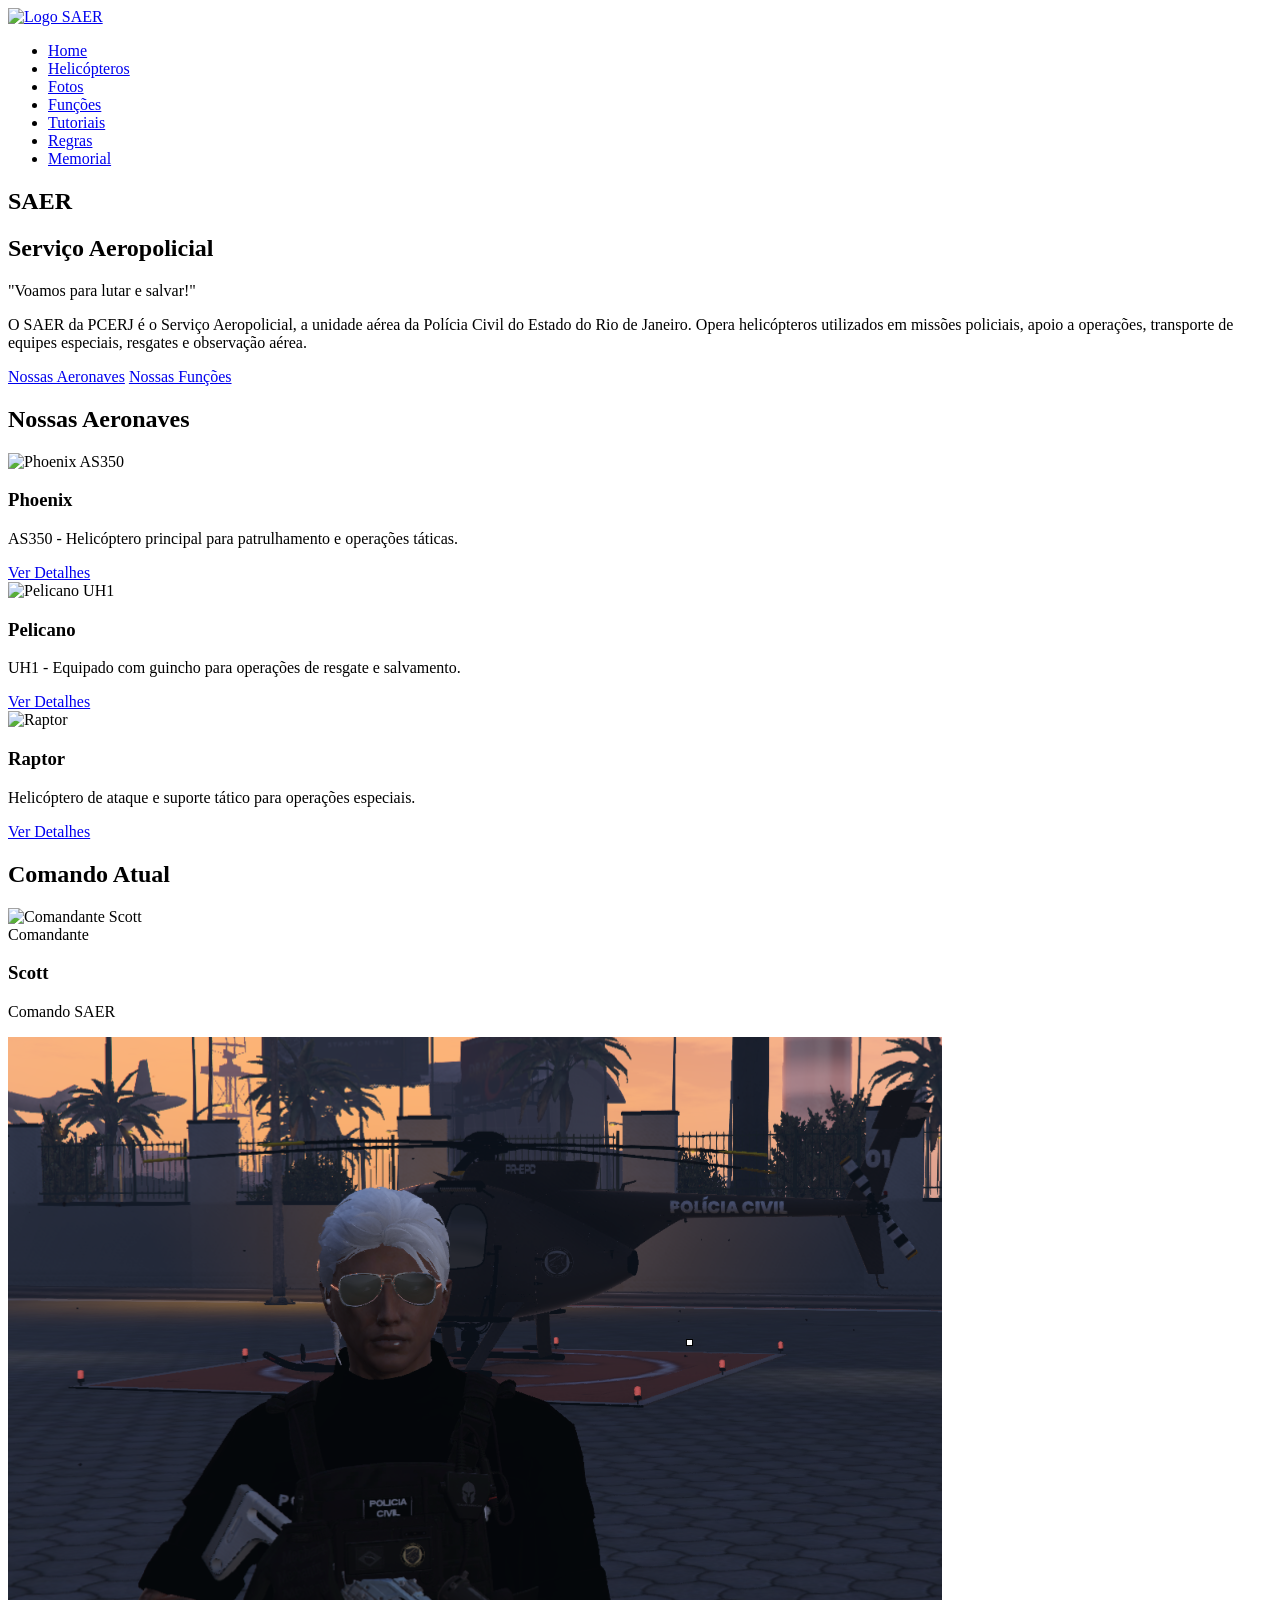
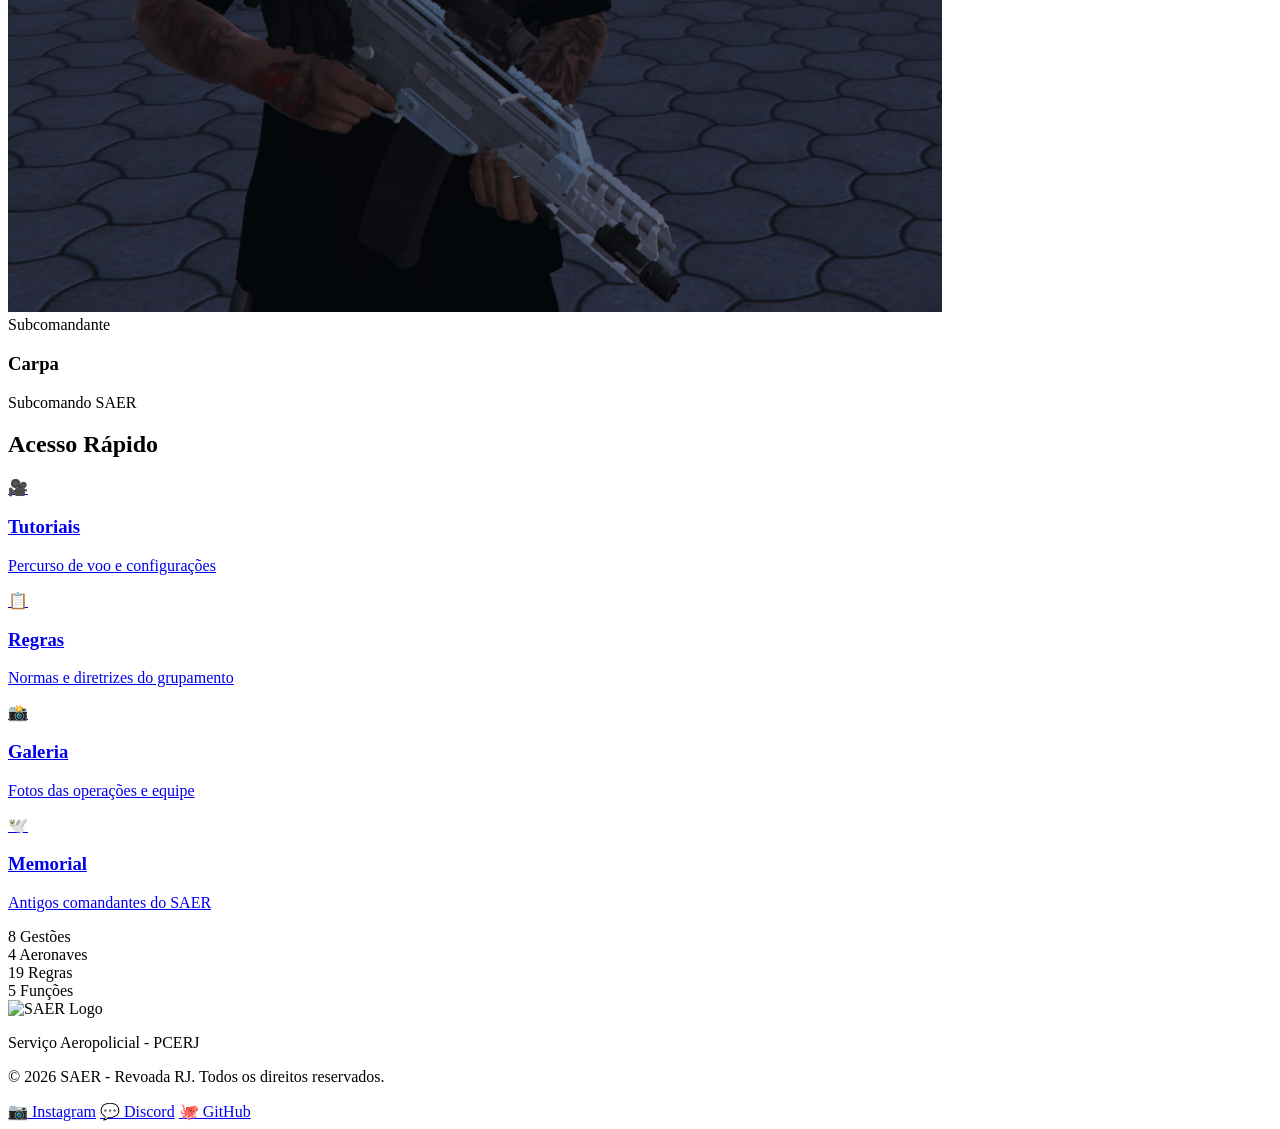
==== index.html @ 518738b4 "Carpa CMD" ====
<!DOCTYPE html>
<html lang="pt-br">
<head>
    <meta charset="UTF-8">
    <meta name="viewport" content="width=device-width, initial-scale=1.0">
    <title>SAER - Serviço Aeropolicial</title>
    <link rel="stylesheet" href="style.css">
    <link rel="icon" type="image/x-icon" href="image/SaerLogo.png">
    <link href="https://fonts.googleapis.com/css2?family=Anton&display=swap" rel="stylesheet">
    <script defer src="script/app5.js"></script>
</head>
<body>
    <header class="header">
        <a href="index.html" class="logo">
            <img src="image/SaerLogo.png" alt="Logo SAER" class="logo1">
        </a>

        <nav>
            <ul class="nav-menu">
                <li><a href="index.html" class="ativo">Home</a></li>
                <li><a href="public/helicopteros.html">Helicópteros</a></li>
                <li><a href="public/galeria.html">Fotos</a></li>
                <li><a href="public/funcoes.html">Funções</a></li>
                <li><a href="public/tutoriais.html">Tutoriais</a></li>
                <li><a href="public/regras.html">Regras</a></li>
                <li><a href="public/memorial.html">Memorial</a></li>
            </ul>
        </nav>
    </header>
    
    <!-- Hero Section -->
    <section class="hero">
        <div class="hero-content">
            <div class="hero-texto">
                <!-- <div class="hero-barra"></div> -->
                <h1>SAER</h1>
                <h2>Serviço Aeropolicial</h2>
                <p class="hero-slogan">"Voamos para lutar e salvar!"</p>
                <p class="hero-descricao">O SAER da PCERJ é o Serviço Aeropolicial, a unidade aérea da Polícia Civil do Estado do Rio de Janeiro. Opera helicópteros utilizados em missões policiais, apoio a operações, transporte de equipes especiais, resgates e observação aérea.</p>
                <div class="hero-botoes">
                    <a href="public/helicopteros.html" class="btn-hero btn-primario">Nossas Aeronaves</a>
                    <a href="public/funcoes.html" class="btn-hero btn-secundario">Nossas Funções</a>
                </div>
            </div>
            <div class="hero-imagem">
                <!-- <img src="image/as350.png" alt="Helicóptero SAER Phoenix" class="hero-helicoptero"> -->
            </div>
        </div>
    </section>
    <section class="aeronaves-sec">
        <div class="secao-header">
            <div class="secao-barra"></div>
            <h2>Nossas Aeronaves</h2>
        </div>
        <div class="aeronaves-grid">
            <div class="aeronave-card">
                <div class="aeronave-img">
                    <img src="image/as350.png" alt="Phoenix AS350">
                </div>
                <div class="aeronave-info">
                    <h3>Phoenix</h3>
                    <p>AS350 - Helicóptero principal para patrulhamento e operações táticas.</p>
                    <a href="public/helicopteros.html" class="btn-card">Ver Detalhes</a>
                </div>
            </div>
            
            <div class="aeronave-card">
                <div class="aeronave-img">
                    <img src="image/uh1.png" alt="Pelicano UH1">
                </div>
                <div class="aeronave-info">
                    <h3>Pelicano</h3>
                    <p>UH1 - Equipado com guincho para operações de resgate e salvamento.</p>
                    <a href="public/helicopteros.html" class="btn-card">Ver Detalhes</a>
                </div>
            </div>
            
            <div class="aeronave-card destaque">
                <div class="aeronave-img">
                    <img src="image/buzzard.png" alt="Raptor">
                </div>
                <div class="aeronave-info">
                    <h3>Raptor</h3>
                    <p>Helicóptero de ataque e suporte tático para operações especiais.</p>
                    <a href="public/helicopteros.html" class="btn-card">Ver Detalhes</a>
                </div>
            </div>
        </div>
    </section>

    
    <section class="comandantes-sec">
        <div class="secao-header">
            <div class="secao-barra"></div>
            <h2>Comando Atual</h2>
        </div>
        <div class="comandantes-grid">
            <div class="comandante-card">
                <div class="comandante-foto">
                    <img src="image/scott.png" alt="Comandante Scott">
                </div>
                <div class="comandante-info">
                    <span class="cargo-tag">Comandante</span>
                    <h3>Scott</h3>
                    <p>Comando SAER</p>
                </div>
            </div>
            
            <div class="comandante-card">
                <div class="comandante-foto">
                    <img src="image/carpa.png" alt="Subcomandante Carpa">
                </div>
                <div class="comandante-info">
                    <span class="cargo-tag sub">Subcomandante</span>
                    <h3>Carpa</h3>
                    <p>Subcomando SAER</p>
                </div>
            </div>
        </div>
    </section>
    <section class="links-sec">
        <div class="secao-header">
            <div class="secao-barra"></div>
            <h2>Acesso Rápido</h2>
        </div>
        <div class="links-grid">
            <a href="public/tutoriais.html" class="link-card">
                <div class="link-icone">🎥</div>
                <h3>Tutoriais</h3>
                <p>Percurso de voo e configurações</p>
            </a>
            
            <a href="public/regras.html" class="link-card">
                <div class="link-icone">📋</div>
                <h3>Regras</h3>
                <p>Normas e diretrizes do grupamento</p>
            </a>
            
            <a href="public/galeria.html" class="link-card">
                <div class="link-icone">📸</div>
                <h3>Galeria</h3>
                <p>Fotos das operações e equipe</p>
            </a>
            
            <a href="public/memorial.html" class="link-card">
                <div class="link-icone">🕊️</div>
                <h3>Memorial</h3>
                <p>Antigos comandantes do SAER</p>
            </a>
        </div>
    </section>
    <section class="stats-sec">
        <div class="stats-grid">
            <div class="stat-item">
                <span class="stat-numero">8</span>
                <span class="stat-label">Gestões</span>
            </div>
            <div class="stat-item">
                <span class="stat-numero">4</span>
                <span class="stat-label">Aeronaves</span>
            </div>
            <div class="stat-item">
                <span class="stat-numero">19</span>
                <span class="stat-label">Regras</span>
            </div>
            <div class="stat-item">
                <span class="stat-numero">5</span>
                <span class="stat-label">Funções</span>
            </div>
        </div>
    </section>  
    <footer class="rodape">
        <div class="rodape-conteudo">
            <div class="rodape-info">
                <img src="image/SaerLogo.png" alt="SAER Logo" class="rodape-logo">
                <p>Serviço Aeropolicial - PCERJ</p>
            </div>
            <p>&copy; 2026 SAER - Revoada RJ. Todos os direitos reservados.</p>
            <div class="redes">
                <a href="#" title="Instagram">📷 Instagram</a>
                <a href="https://discord.com/channels/1052430488205283449/1271597439274713162" title="Discord">💬 Discord</a>
                <a href="https://github.com/scotthzx" title="GitHub">🐙 GitHub</a>
            </div>
        </div>
    </footer>
</body>
</html>
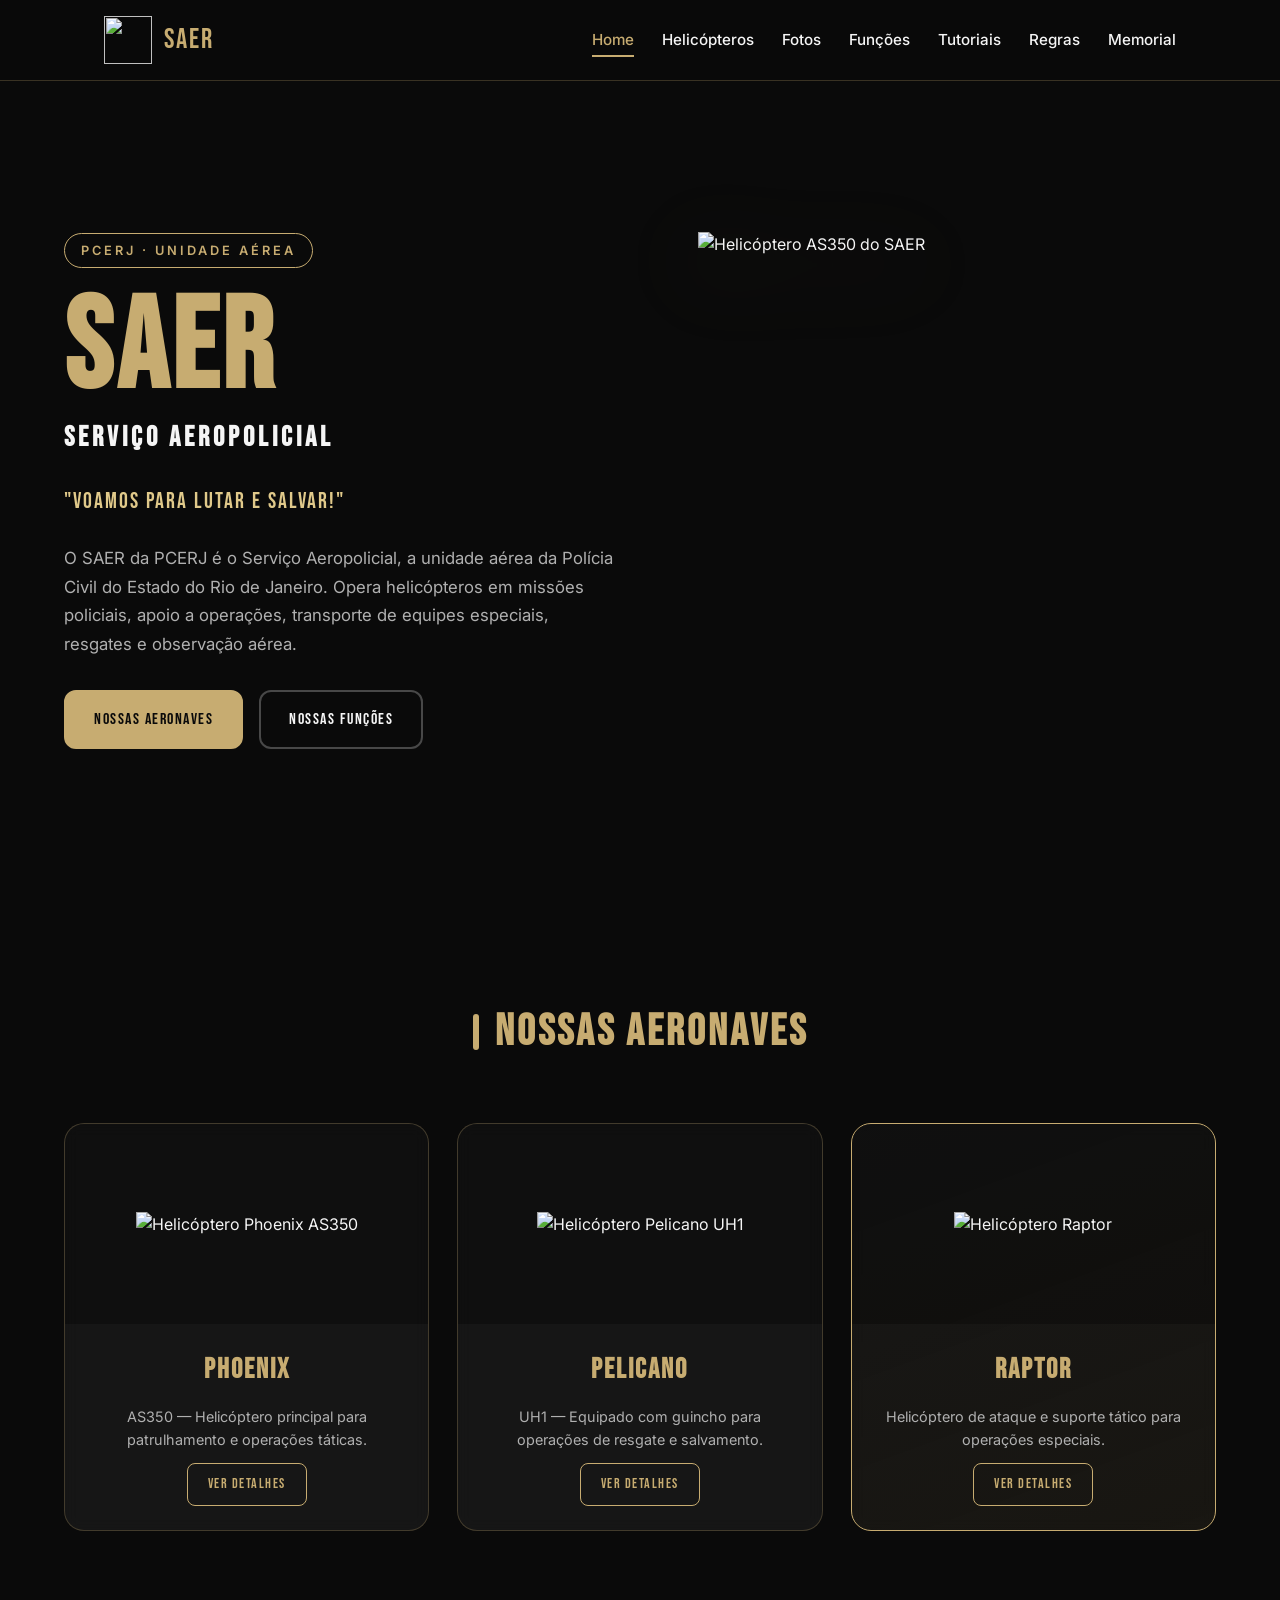
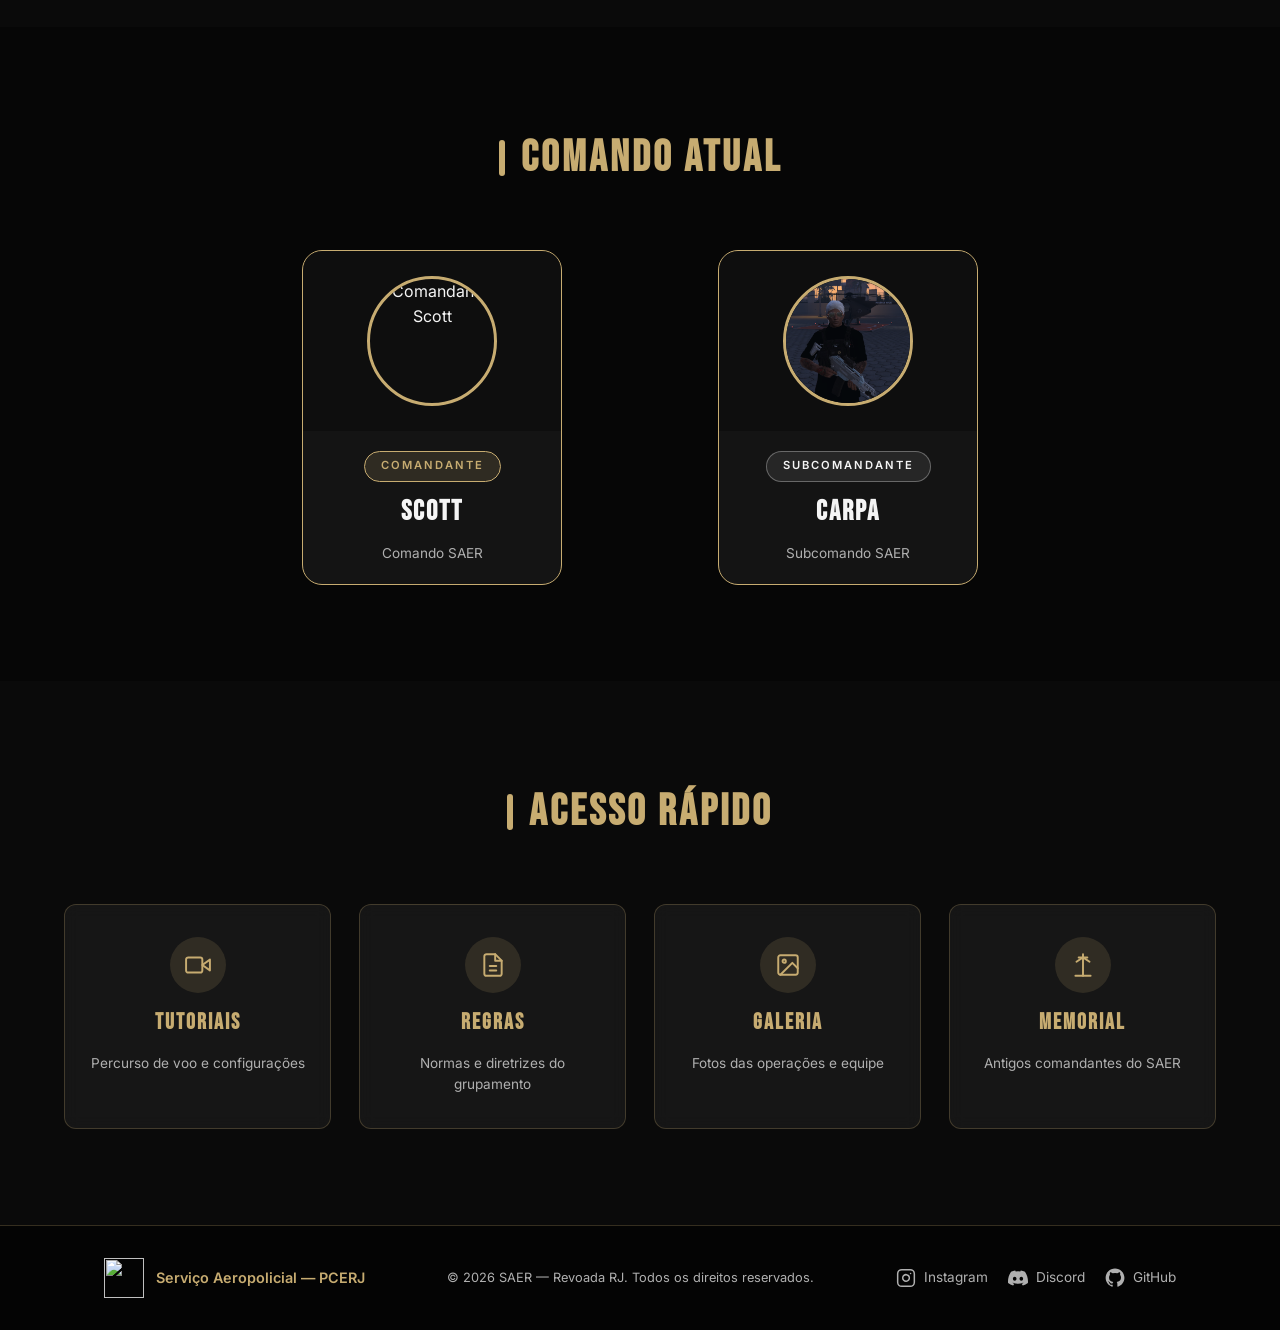
==== commit 03590bc3: "Remake do Site do SAER" ====
--- a/index.html
+++ b/index.html
@@ -1,187 +1,273 @@
 <!DOCTYPE html>
 <html lang="pt-br">
+
 <head>
     <meta charset="UTF-8">
     <meta name="viewport" content="width=device-width, initial-scale=1.0">
+    <meta name="description"
+        content="SAER - Serviço Aeropolicial da PCERJ. Unidade aérea de apoio a operações policiais, resgates e observação aérea.">
+    <meta name="theme-color" content="#0a0a0a">
+
+    <!-- Open Graph (pra compartilhar no Discord/WhatsApp) -->
+    <meta property="og:title" content="SAER - Serviço Aeropolicial">
+    <meta property="og:description" content="Voamos para lutar e salvar!">
+    <meta property="og:image" content="image/SaerLogo.png">
+    <meta property="og:type" content="website">
+
     <title>SAER - Serviço Aeropolicial</title>
-    <link rel="stylesheet" href="style.css">
-    <link rel="icon" type="image/x-icon" href="image/SaerLogo.png">
-    <link href="https://fonts.googleapis.com/css2?family=Anton&display=swap" rel="stylesheet">
+
+    <link rel="icon" type="image/png" href="image/SaerLogo.png">
+
+    <!-- Fontes -->
+    <link rel="preconnect" href="https://fonts.googleapis.com">
+    <link rel="preconnect" href="https://fonts.gstatic.com" crossorigin>
+    <link href="https://fonts.googleapis.com/css2?family=Bebas+Neue&family=Inter:wght@400;500;600;700&display=swap"
+        rel="stylesheet">
+
+    <link rel="stylesheet" href="css/base.css">
     <script defer src="script/app5.js"></script>
 </head>
+
 <body>
+
+    <!-- ==================== HEADER ==================== -->
     <header class="header">
-        <a href="index.html" class="logo">
-            <img src="image/SaerLogo.png" alt="Logo SAER" class="logo1">
-        </a>
-
-        <nav>
-            <ul class="nav-menu">
-                <li><a href="index.html" class="ativo">Home</a></li>
-                <li><a href="public/helicopteros.html">Helicópteros</a></li>
-                <li><a href="public/galeria.html">Fotos</a></li>
-                <li><a href="public/funcoes.html">Funções</a></li>
-                <li><a href="public/tutoriais.html">Tutoriais</a></li>
-                <li><a href="public/regras.html">Regras</a></li>
-                <li><a href="public/memorial.html">Memorial</a></li>
-            </ul>
-        </nav>
+        <div class="header-container">
+            <a href="index.html" class="logo" aria-label="SAER - Página inicial">
+                <img src="image/SaerLogo.png" alt="" width="48" height="48">
+                <span class="logo-texto">SAER</span>
+            </a>
+
+            <!-- Botão hamburguer (só aparece no mobile) -->
+            <button class="menu-toggle" aria-label="Abrir menu" aria-expanded="false" aria-controls="nav-menu">
+                <svg width="28" height="28" viewBox="0 0 24 24" fill="none" stroke="currentColor" stroke-width="2"
+                    stroke-linecap="round" aria-hidden="true">
+                    <line x1="3" y1="6" x2="21" y2="6" />
+                    <line x1="3" y1="12" x2="21" y2="12" />
+                    <line x1="3" y1="18" x2="21" y2="18" />
+                </svg>
+            </button>
+
+            <nav class="nav" aria-label="Menu principal">
+                <ul class="nav-menu" id="nav-menu">
+                    <li><a href="index.html" class="ativo" aria-current="page">Home</a></li>
+                    <li><a href="public/helicopteros.html">Helicópteros</a></li>
+                    <li><a href="public/galeria.html">Fotos</a></li>
+                    <li><a href="public/funcoes.html">Funções</a></li>
+                    <li><a href="public/tutoriais.html">Tutoriais</a></li>
+                    <li><a href="public/regras.html">Regras</a></li>
+                    <li><a href="public/memorial.html">Memorial</a></li>
+                </ul>
+            </nav>
+        </div>
     </header>
-    
-    <!-- Hero Section -->
-    <section class="hero">
-        <div class="hero-content">
-            <div class="hero-texto">
-                <!-- <div class="hero-barra"></div> -->
-                <h1>SAER</h1>
-                <h2>Serviço Aeropolicial</h2>
-                <p class="hero-slogan">"Voamos para lutar e salvar!"</p>
-                <p class="hero-descricao">O SAER da PCERJ é o Serviço Aeropolicial, a unidade aérea da Polícia Civil do Estado do Rio de Janeiro. Opera helicópteros utilizados em missões policiais, apoio a operações, transporte de equipes especiais, resgates e observação aérea.</p>
-                <div class="hero-botoes">
-                    <a href="public/helicopteros.html" class="btn-hero btn-primario">Nossas Aeronaves</a>
-                    <a href="public/funcoes.html" class="btn-hero btn-secundario">Nossas Funções</a>
+
+    <main>
+
+        <!-- ==================== HERO ==================== -->
+        <section class="hero" aria-labelledby="hero-titulo">
+            <div class="hero-container">
+                <div class="hero-texto">
+                    <span class="hero-tag">PCERJ · Unidade Aérea</span>
+                    <h1 id="hero-titulo">SAER</h1>
+                    <h2>Serviço Aeropolicial</h2>
+                    <p class="hero-slogan">"Voamos para lutar e salvar!"</p>
+                    <p class="hero-descricao">
+                        O SAER da PCERJ é o Serviço Aeropolicial, a unidade aérea da Polícia Civil
+                        do Estado do Rio de Janeiro. Opera helicópteros em missões policiais,
+                        apoio a operações, transporte de equipes especiais, resgates e observação aérea.
+                    </p>
+                    <div class="hero-botoes">
+                        <a href="public/helicopteros.html" class="btn btn-primario">Nossas Aeronaves</a>
+                        <a href="public/funcoes.html" class="btn btn-secundario">Nossas Funções</a>
+                    </div>
                 </div>
-            </div>
-            <div class="hero-imagem">
-                <!-- <img src="image/as350.png" alt="Helicóptero SAER Phoenix" class="hero-helicoptero"> -->
-            </div>
-        </div>
-    </section>
-    <section class="aeronaves-sec">
-        <div class="secao-header">
-            <div class="secao-barra"></div>
-            <h2>Nossas Aeronaves</h2>
-        </div>
-        <div class="aeronaves-grid">
-            <div class="aeronave-card">
-                <div class="aeronave-img">
-                    <img src="image/as350.png" alt="Phoenix AS350">
+
+                <div class="hero-imagem">
+                    <img src="image/as350.png" alt="Helicóptero AS350 do SAER" width="500" height="500" loading="eager">
                 </div>
-                <div class="aeronave-info">
-                    <h3>Phoenix</h3>
-                    <p>AS350 - Helicóptero principal para patrulhamento e operações táticas.</p>
-                    <a href="public/helicopteros.html" class="btn-card">Ver Detalhes</a>
-                </div>
-            </div>
-            
-            <div class="aeronave-card">
-                <div class="aeronave-img">
-                    <img src="image/uh1.png" alt="Pelicano UH1">
-                </div>
-                <div class="aeronave-info">
-                    <h3>Pelicano</h3>
-                    <p>UH1 - Equipado com guincho para operações de resgate e salvamento.</p>
-                    <a href="public/helicopteros.html" class="btn-card">Ver Detalhes</a>
-                </div>
-            </div>
-            
-            <div class="aeronave-card destaque">
-                <div class="aeronave-img">
-                    <img src="image/buzzard.png" alt="Raptor">
-                </div>
-                <div class="aeronave-info">
-                    <h3>Raptor</h3>
-                    <p>Helicóptero de ataque e suporte tático para operações especiais.</p>
-                    <a href="public/helicopteros.html" class="btn-card">Ver Detalhes</a>
-                </div>
-            </div>
-        </div>
-    </section>
-
-    
-    <section class="comandantes-sec">
-        <div class="secao-header">
-            <div class="secao-barra"></div>
-            <h2>Comando Atual</h2>
-        </div>
-        <div class="comandantes-grid">
-            <div class="comandante-card">
-                <div class="comandante-foto">
-                    <img src="image/scott.png" alt="Comandante Scott">
-                </div>
-                <div class="comandante-info">
-                    <span class="cargo-tag">Comandante</span>
-                    <h3>Scott</h3>
-                    <p>Comando SAER</p>
-                </div>
-            </div>
-            
-            <div class="comandante-card">
-                <div class="comandante-foto">
-                    <img src="image/carpa.png" alt="Subcomandante Carpa">
-                </div>
-                <div class="comandante-info">
-                    <span class="cargo-tag sub">Subcomandante</span>
-                    <h3>Carpa</h3>
-                    <p>Subcomando SAER</p>
-                </div>
-            </div>
-        </div>
-    </section>
-    <section class="links-sec">
-        <div class="secao-header">
-            <div class="secao-barra"></div>
-            <h2>Acesso Rápido</h2>
-        </div>
-        <div class="links-grid">
-            <a href="public/tutoriais.html" class="link-card">
-                <div class="link-icone">🎥</div>
-                <h3>Tutoriais</h3>
-                <p>Percurso de voo e configurações</p>
-            </a>
-            
-            <a href="public/regras.html" class="link-card">
-                <div class="link-icone">📋</div>
-                <h3>Regras</h3>
-                <p>Normas e diretrizes do grupamento</p>
-            </a>
-            
-            <a href="public/galeria.html" class="link-card">
-                <div class="link-icone">📸</div>
-                <h3>Galeria</h3>
-                <p>Fotos das operações e equipe</p>
-            </a>
-            
-            <a href="public/memorial.html" class="link-card">
-                <div class="link-icone">🕊️</div>
-                <h3>Memorial</h3>
-                <p>Antigos comandantes do SAER</p>
-            </a>
-        </div>
-    </section>
-    <section class="stats-sec">
-        <div class="stats-grid">
-            <div class="stat-item">
-                <span class="stat-numero">8</span>
-                <span class="stat-label">Gestões</span>
-            </div>
-            <div class="stat-item">
-                <span class="stat-numero">4</span>
-                <span class="stat-label">Aeronaves</span>
-            </div>
-            <div class="stat-item">
-                <span class="stat-numero">19</span>
-                <span class="stat-label">Regras</span>
-            </div>
-            <div class="stat-item">
-                <span class="stat-numero">5</span>
-                <span class="stat-label">Funções</span>
-            </div>
-        </div>
-    </section>  
+            </div>
+        </section>
+
+        <!-- ==================== AERONAVES ==================== -->
+        <section class="secao" aria-labelledby="aeronaves-titulo">
+            <header class="secao-header">
+                <span class="secao-barra" aria-hidden="true"></span>
+                <h2 id="aeronaves-titulo">Nossas Aeronaves</h2>
+            </header>
+
+            <div class="grid-cards">
+                <article class="card">
+                    <div class="card-img">
+                        <img src="image/as350.png" alt="Helicóptero Phoenix AS350" loading="lazy">
+                    </div>
+                    <div class="card-info">
+                        <h3>Phoenix</h3>
+                        <p>AS350 — Helicóptero principal para patrulhamento e operações táticas.</p>
+                        <a href="public/helicopteros.html" class="btn btn-card">Ver Detalhes</a>
+                    </div>
+                </article>
+
+                <article class="card">
+                    <div class="card-img">
+                        <img src="image/uh1.png" alt="Helicóptero Pelicano UH1" loading="lazy">
+                    </div>
+                    <div class="card-info">
+                        <h3>Pelicano</h3>
+                        <p>UH1 — Equipado com guincho para operações de resgate e salvamento.</p>
+                        <a href="public/helicopteros.html" class="btn btn-card">Ver Detalhes</a>
+                    </div>
+                </article>
+
+                <article class="card destaque">
+                    <div class="card-img">
+                        <img src="image/buzzard.png" alt="Helicóptero Raptor" loading="lazy">
+                    </div>
+                    <div class="card-info">
+                        <h3>Raptor</h3>
+                        <p>Helicóptero de ataque e suporte tático para operações especiais.</p>
+                        <a href="public/helicopteros.html" class="btn btn-card">Ver Detalhes</a>
+                    </div>
+                </article>
+            </div>
+        </section>
+
+        <!-- ==================== COMANDO ==================== -->
+        <section class="secao secao-escura" aria-labelledby="comando-titulo">
+            <header class="secao-header">
+                <span class="secao-barra" aria-hidden="true"></span>
+                <h2 id="comando-titulo">Comando Atual</h2>
+            </header>
+
+            <div class="comandantes-grid">
+                <article class="comandante-card">
+                    <div class="comandante-foto">
+                        <img src="image/scott.png" alt="Comandante Scott" loading="lazy">
+                    </div>
+                    <div class="comandante-info">
+                        <span class="cargo-tag">Comandante</span>
+                        <h3>Scott</h3>
+                        <p>Comando SAER</p>
+                    </div>
+                </article>
+
+                <article class="comandante-card">
+                    <div class="comandante-foto">
+                        <img src="image/carpa.png" alt="Subcomandante Carpa" loading="lazy">
+                    </div>
+                    <div class="comandante-info">
+                        <span class="cargo-tag sub">Subcomandante</span>
+                        <h3>Carpa</h3>
+                        <p>Subcomando SAER</p>
+                    </div>
+                </article>
+            </div>
+        </section>
+
+        <!-- ==================== ACESSO RÁPIDO ==================== -->
+        <section class="secao" aria-labelledby="acesso-titulo">
+            <header class="secao-header">
+                <span class="secao-barra" aria-hidden="true"></span>
+                <h2 id="acesso-titulo">Acesso Rápido</h2>
+            </header>
+
+            <div class="grid-cards grid-links">
+                <a href="public/tutoriais.html" class="link-card">
+                    <span class="link-icone" aria-hidden="true">
+                        <svg viewBox="0 0 24 24" fill="none" stroke="currentColor" stroke-width="1.8"
+                            stroke-linecap="round" stroke-linejoin="round">
+                            <polygon points="23 7 16 12 23 17 23 7" />
+                            <rect x="1" y="5" width="15" height="14" rx="2" ry="2" />
+                        </svg>
+                    </span>
+                    <h3>Tutoriais</h3>
+                    <p>Percurso de voo e configurações</p>
+                </a>
+
+                <a href="public/regras.html" class="link-card">
+                    <span class="link-icone" aria-hidden="true">
+                        <svg viewBox="0 0 24 24" fill="none" stroke="currentColor" stroke-width="1.8"
+                            stroke-linecap="round" stroke-linejoin="round">
+                            <path d="M14 2H6a2 2 0 0 0-2 2v16a2 2 0 0 0 2 2h12a2 2 0 0 0 2-2V8z" />
+                            <polyline points="14 2 14 8 20 8" />
+                            <line x1="9" y1="13" x2="15" y2="13" />
+                            <line x1="9" y1="17" x2="15" y2="17" />
+                        </svg>
+                    </span>
+                    <h3>Regras</h3>
+                    <p>Normas e diretrizes do grupamento</p>
+                </a>
+
+                <a href="public/galeria.html" class="link-card">
+                    <span class="link-icone" aria-hidden="true">
+                        <svg viewBox="0 0 24 24" fill="none" stroke="currentColor" stroke-width="1.8"
+                            stroke-linecap="round" stroke-linejoin="round">
+                            <rect x="3" y="3" width="18" height="18" rx="2" ry="2" />
+                            <circle cx="8.5" cy="8.5" r="1.5" />
+                            <polyline points="21 15 16 10 5 21" />
+                        </svg>
+                    </span>
+                    <h3>Galeria</h3>
+                    <p>Fotos das operações e equipe</p>
+                </a>
+
+                <a href="public/memorial.html" class="link-card">
+                    <span class="link-icone" aria-hidden="true">
+                        <svg viewBox="0 0 24 24" fill="none" stroke="currentColor" stroke-width="1.8"
+                            stroke-linecap="round" stroke-linejoin="round">
+                            <path d="M12 2v20" />
+                            <path d="M5 22h14" />
+                            <path d="M8 5h8" />
+                            <path d="M6 9l6-4 6 4" />
+                        </svg>
+                    </span>
+                    <h3>Memorial</h3>
+                    <p>Antigos comandantes do SAER</p>
+                </a>
+            </div>
+        </section>
+
+    </main>
+
+    <!-- ==================== FOOTER ==================== -->
     <footer class="rodape">
         <div class="rodape-conteudo">
             <div class="rodape-info">
-                <img src="image/SaerLogo.png" alt="SAER Logo" class="rodape-logo">
-                <p>Serviço Aeropolicial - PCERJ</p>
-            </div>
-            <p>&copy; 2026 SAER - Revoada RJ. Todos os direitos reservados.</p>
+                <img src="image/SaerLogo.png" alt="" width="40" height="40" loading="lazy">
+                <p>Serviço Aeropolicial — PCERJ</p>
+            </div>
+
+            <p class="rodape-copy">&copy; 2026 SAER — Revoada RJ. Todos os direitos reservados.</p>
+
             <div class="redes">
-                <a href="#" title="Instagram">📷 Instagram</a>
-                <a href="https://discord.com/channels/1052430488205283449/1271597439274713162" title="Discord">💬 Discord</a>
-                <a href="https://github.com/scotthzx" title="GitHub">🐙 GitHub</a>
+                <a href="#" aria-label="Instagram do SAER">
+                    <svg width="20" height="20" viewBox="0 0 24 24" fill="none" stroke="currentColor" stroke-width="1.8"
+                        stroke-linecap="round" stroke-linejoin="round" aria-hidden="true">
+                        <rect x="2" y="2" width="20" height="20" rx="5" ry="5" />
+                        <path d="M16 11.37A4 4 0 1 1 12.63 8 4 4 0 0 1 16 11.37z" />
+                        <line x1="17.5" y1="6.5" x2="17.51" y2="6.5" />
+                    </svg>
+                    Instagram
+                </a>
+                <a href="https://discord.com/channels/1052430488205283449/1271597439274713162"
+                    aria-label="Discord do SAER">
+                    <svg width="20" height="20" viewBox="0 0 24 24" fill="currentColor" aria-hidden="true">
+                        <path
+                            d="M20.317 4.37a19.79 19.79 0 0 0-4.885-1.515.074.074 0 0 0-.079.037c-.21.375-.444.864-.608 1.25a18.27 18.27 0 0 0-5.487 0 12.64 12.64 0 0 0-.617-1.25.077.077 0 0 0-.079-.037A19.736 19.736 0 0 0 3.677 4.37a.07.07 0 0 0-.032.027C.533 9.046-.32 13.58.099 18.057a.082.082 0 0 0 .031.057 19.9 19.9 0 0 0 5.993 3.03.078.078 0 0 0 .084-.028c.462-.63.874-1.295 1.226-1.994a.076.076 0 0 0-.041-.106 13.107 13.107 0 0 1-1.872-.892.077.077 0 0 1-.008-.128c.126-.094.252-.192.372-.291a.074.074 0 0 1 .077-.01c3.928 1.793 8.18 1.793 12.062 0a.074.074 0 0 1 .078.01c.12.099.246.198.373.292a.077.077 0 0 1-.006.127 12.3 12.3 0 0 1-1.873.892.077.077 0 0 0-.041.107c.36.698.772 1.362 1.225 1.993a.076.076 0 0 0 .084.028 19.84 19.84 0 0 0 6.002-3.03.077.077 0 0 0 .032-.054c.5-5.177-.838-9.674-3.549-13.66a.061.061 0 0 0-.031-.03zM8.02 15.331c-1.183 0-2.157-1.085-2.157-2.419 0-1.333.955-2.419 2.157-2.419 1.21 0 2.176 1.096 2.157 2.42 0 1.333-.956 2.418-2.157 2.418zm7.975 0c-1.183 0-2.157-1.085-2.157-2.419 0-1.333.955-2.419 2.157-2.419 1.21 0 2.176 1.096 2.157 2.42 0 1.333-.946 2.418-2.157 2.418z" />
+                    </svg>
+                    Discord
+                </a>
+                <a href="https://github.com/scotthzx" aria-label="GitHub do SAER">
+                    <svg width="20" height="20" viewBox="0 0 24 24" fill="currentColor" aria-hidden="true">
+                        <path
+                            d="M12 .5C5.73.5.75 5.48.75 11.75c0 4.98 3.23 9.2 7.71 10.69.56.1.77-.24.77-.54v-1.9c-3.13.68-3.79-1.5-3.79-1.5-.51-1.3-1.25-1.65-1.25-1.65-1.02-.7.08-.68.08-.68 1.13.08 1.72 1.16 1.72 1.16 1 1.72 2.63 1.22 3.27.93.1-.72.39-1.22.71-1.5-2.5-.28-5.13-1.25-5.13-5.57 0-1.23.44-2.24 1.16-3.03-.12-.28-.5-1.43.11-2.98 0 0 .95-.3 3.1 1.16a10.7 10.7 0 0 1 5.64 0c2.15-1.46 3.1-1.16 3.1-1.16.61 1.55.23 2.7.11 2.98.72.79 1.16 1.8 1.16 3.03 0 4.33-2.64 5.29-5.15 5.56.4.35.76 1.03.76 2.07v3.07c0 .3.2.65.78.54 4.47-1.5 7.7-5.71 7.7-10.69C23.25 5.48 18.27.5 12 .5z" />
+                    </svg>
+                    GitHub
+                </a>
             </div>
         </div>
     </footer>
+
 </body>
+
 </html>
--- a/css/base.css
+++ b/css/base.css
@@ -0,0 +1,828 @@
+/* ============================================================
+   1. VARIÁVEIS E RESET
+   ============================================================ */
+:root {
+    /* Cores */
+    --cor-dourada: #c7ac71;
+    --cor-dourada-clara: #e0c98a;
+    --cor-dourada-transp: rgba(199, 172, 113, 0.15);
+    --cor-fundo: #0a0a0a;
+    --cor-fundo-card: rgba(28, 28, 28, 0.7);
+    --cor-borda: rgba(199, 172, 113, 0.25);
+    --cor-texto: #f5f5f5;
+    --cor-texto-suave: #b0b0b0;
+
+    /* Tipografia fluida */
+    --fonte-titulo: 'Bebas Neue', 'Anton', sans-serif;
+    --fonte-corpo: 'Inter', 'Segoe UI', sans-serif;
+
+    /* Espaçamentos */
+    --espaco-secao: clamp(3rem, 8vw, 6rem);
+    --espaco-lateral: clamp(1rem, 5vw, 4rem);
+    --largura-max: 1200px;
+
+    /* Arredondamentos */
+    --raio: 12px;
+    --raio-grande: 20px;
+
+    /* Transições */
+    --transicao: 0.25s ease;
+}
+
+*,
+*::before,
+*::after {
+    margin: 0;
+    padding: 0;
+    box-sizing: border-box;
+}
+
+html {
+    scroll-behavior: smooth;
+}
+
+body {
+    min-height: 100vh;
+    font-family: var(--fonte-corpo);
+    color: var(--cor-texto);
+    background-color: var(--cor-fundo);
+    background-image: url('/image/bgSAER2.png');
+    background-size: cover;
+    background-position: center;
+    background-repeat: no-repeat;
+    /* background-attachment: fixed removido — bug no iOS */
+    display: flex;
+    flex-direction: column;
+    line-height: 1.6;
+    overflow-x: hidden;
+}
+
+/* Fix pra background fixo só em telas grandes */
+@media (min-width: 1024px) {
+    body {
+        background-attachment: fixed;
+    }
+}
+
+img {
+    max-width: 100%;
+    display: block;
+    height: auto;
+}
+
+a {
+    color: inherit;
+    text-decoration: none;
+}
+
+button {
+    font-family: inherit;
+    background: none;
+    border: none;
+    cursor: pointer;
+    color: inherit;
+}
+
+/* Foco visível pra acessibilidade */
+:focus-visible {
+    outline: 2px solid var(--cor-dourada);
+    outline-offset: 3px;
+    border-radius: 4px;
+}
+
+/* ============================================================
+   2. HEADER
+   ============================================================ */
+.header {
+    position: sticky;
+    top: 0;
+    z-index: 100;
+    background-color: rgba(10, 10, 10, 0.85);
+    backdrop-filter: blur(10px);
+    -webkit-backdrop-filter: blur(10px);
+    border-bottom: 1px solid var(--cor-borda);
+}
+
+.header-container {
+    max-width: var(--largura-max);
+    margin: 0 auto;
+    padding: 1rem var(--espaco-lateral);
+    display: flex;
+    align-items: center;
+    justify-content: space-between;
+    gap: 2rem;
+}
+
+.logo {
+    display: flex;
+    align-items: center;
+    gap: 0.75rem;
+    color: var(--cor-dourada);
+    font-family: var(--fonte-titulo);
+    font-size: 1.75rem;
+    letter-spacing: 2px;
+    flex-shrink: 0;
+}
+
+.logo img {
+    width: 48px;
+    height: 48px;
+}
+
+.logo-texto {
+    display: none;
+}
+
+@media (min-width: 480px) {
+    .logo-texto {
+        display: inline;
+    }
+}
+
+/* Navegação desktop */
+.nav-menu {
+    display: flex;
+    gap: 1.75rem;
+    list-style: none;
+    align-items: center;
+}
+
+.nav-menu a {
+    color: var(--cor-texto);
+    font-size: 0.95rem;
+    font-weight: 500;
+    position: relative;
+    padding: 0.5rem 0;
+    transition: color var(--transicao);
+}
+
+.nav-menu a::after {
+    content: '';
+    position: absolute;
+    bottom: 0;
+    left: 0;
+    width: 0;
+    height: 2px;
+    background-color: var(--cor-dourada);
+    transition: width var(--transicao);
+}
+
+.nav-menu a:hover,
+.nav-menu a.ativo {
+    color: var(--cor-dourada);
+}
+
+.nav-menu a:hover::after,
+.nav-menu a.ativo::after {
+    width: 100%;
+}
+
+/* Botão hamburguer */
+.menu-toggle {
+    display: none;
+    padding: 0.5rem;
+    color: var(--cor-dourada);
+    border-radius: 8px;
+    transition: background-color var(--transicao);
+}
+
+.menu-toggle:hover {
+    background-color: var(--cor-dourada-transp);
+}
+
+/* ============================================================
+   3. MOBILE — DROPDOWN
+   ============================================================ */
+@media (max-width: 900px) {
+    .menu-toggle {
+        display: flex;
+        align-items: center;
+        justify-content: center;
+    }
+
+    .nav {
+        position: absolute;
+        top: 100%;
+        left: 0;
+        right: 0;
+        background-color: rgba(10, 10, 10, 0.98);
+        backdrop-filter: blur(15px);
+        -webkit-backdrop-filter: blur(15px);
+        border-bottom: 1px solid var(--cor-borda);
+        /* Escondido por padrão */
+        max-height: 0;
+        overflow: hidden;
+        transition: max-height 0.35s ease;
+    }
+
+    .nav.aberto {
+        max-height: 500px;
+    }
+
+    .nav-menu {
+        flex-direction: column;
+        gap: 0;
+        padding: 1rem 0;
+        align-items: stretch;
+    }
+
+    .nav-menu li {
+        border-bottom: 1px solid rgba(199, 172, 113, 0.08);
+    }
+
+    .nav-menu li:last-child {
+        border-bottom: none;
+    }
+
+    .nav-menu a {
+        display: block;
+        padding: 1rem var(--espaco-lateral);
+        font-size: 1rem;
+    }
+
+    .nav-menu a::after {
+        display: none;
+    }
+
+    .nav-menu a.ativo {
+        background-color: var(--cor-dourada-transp);
+        border-left: 3px solid var(--cor-dourada);
+    }
+}
+
+/* ============================================================
+   4. HERO
+   ============================================================ */
+.hero {
+    padding: var(--espaco-secao) var(--espaco-lateral);
+    min-height: calc(100vh - 80px);
+    display: flex;
+    align-items: center;
+    justify-content: center;
+}
+
+.hero-container {
+    max-width: var(--largura-max);
+    width: 100%;
+    display: grid;
+    grid-template-columns: 1fr;
+    gap: 3rem;
+    align-items: center;
+}
+
+@media (min-width: 900px) {
+    .hero-container {
+        grid-template-columns: 1.1fr 1fr;
+        gap: 4rem;
+    }
+}
+
+.hero-tag {
+    display: inline-block;
+    font-size: 0.8rem;
+    font-weight: 600;
+    letter-spacing: 3px;
+    text-transform: uppercase;
+    color: var(--cor-dourada);
+    border: 1px solid var(--cor-dourada);
+    padding: 0.4rem 1rem;
+    border-radius: 999px;
+    margin-bottom: 1.5rem;
+}
+
+.hero-texto h1 {
+    font-family: var(--fonte-titulo);
+    font-size: clamp(4rem, 12vw, 8rem);
+    line-height: 0.9;
+    color: var(--cor-dourada);
+    letter-spacing: 4px;
+    margin-bottom: 0.5rem;
+}
+
+.hero-texto h2 {
+    font-family: var(--fonte-titulo);
+    font-size: clamp(1.2rem, 3vw, 1.75rem);
+    color: var(--cor-texto);
+    letter-spacing: 4px;
+    margin-bottom: 1.5rem;
+}
+
+.hero-slogan {
+    font-family: var(--fonte-titulo);
+    font-size: clamp(1.1rem, 2.5vw, 1.4rem);
+    color: var(--cor-dourada-clara);
+    letter-spacing: 2px;
+    margin-bottom: 1.5rem;
+}
+
+.hero-descricao {
+    font-size: clamp(0.95rem, 1.5vw, 1.05rem);
+    color: var(--cor-texto-suave);
+    line-height: 1.7;
+    margin-bottom: 2rem;
+    max-width: 550px;
+}
+
+.hero-botoes {
+    display: flex;
+    gap: 1rem;
+    flex-wrap: wrap;
+}
+
+.hero-imagem {
+    display: flex;
+    justify-content: center;
+    align-items: center;
+}
+
+.hero-imagem img {
+    width: 100%;
+    max-width: 550px;
+    filter: drop-shadow(0 20px 40px rgba(199, 172, 113, 0.25));
+    animation: flutuar 4s ease-in-out infinite;
+}
+
+@keyframes flutuar {
+
+    0%,
+    100% {
+        transform: translateY(0);
+    }
+
+    50% {
+        transform: translateY(-15px);
+    }
+}
+
+/* Reduz animação se o usuário preferir */
+@media (prefers-reduced-motion: reduce) {
+    .hero-imagem img {
+        animation: none;
+    }
+
+    html {
+        scroll-behavior: auto;
+    }
+}
+
+/* ============================================================
+   5. BOTÕES
+   ============================================================ */
+.btn {
+    display: inline-flex;
+    align-items: center;
+    justify-content: center;
+    padding: 0.9rem 1.75rem;
+    font-family: var(--fonte-titulo);
+    font-size: 1rem;
+    letter-spacing: 1.5px;
+    text-transform: uppercase;
+    border-radius: var(--raio);
+    border: 2px solid transparent;
+    transition: all var(--transicao);
+    cursor: pointer;
+    white-space: nowrap;
+}
+
+.btn-primario {
+    background-color: var(--cor-dourada);
+    color: var(--cor-fundo);
+    border-color: var(--cor-dourada);
+}
+
+.btn-primario:hover {
+    background-color: var(--cor-dourada-clara);
+    border-color: var(--cor-dourada-clara);
+    transform: translateY(-2px);
+    box-shadow: 0 8px 20px rgba(199, 172, 113, 0.35);
+}
+
+.btn-secundario {
+    background-color: transparent;
+    color: var(--cor-texto);
+    border-color: rgba(255, 255, 255, 0.25);
+}
+
+.btn-secundario:hover {
+    border-color: var(--cor-dourada);
+    color: var(--cor-dourada);
+    transform: translateY(-2px);
+}
+
+.btn-card {
+    padding: 0.6rem 1.25rem;
+    font-size: 0.85rem;
+    background-color: transparent;
+    color: var(--cor-dourada);
+    border: 1px solid var(--cor-dourada);
+    border-radius: 8px;
+}
+
+.btn-card:hover {
+    background-color: var(--cor-dourada);
+    color: var(--cor-fundo);
+}
+
+/* ============================================================
+   6. SEÇÕES GENÉRICAS
+   ============================================================ */
+.secao {
+    padding: var(--espaco-secao) var(--espaco-lateral);
+}
+
+.secao-escura {
+    background-color: rgba(0, 0, 0, 0.4);
+}
+
+.secao-header {
+    display: flex;
+    align-items: center;
+    justify-content: center;
+    gap: 1rem;
+    margin-bottom: clamp(2rem, 5vw, 3.5rem);
+}
+
+.secao-barra {
+    width: 6px;
+    height: 36px;
+    background-color: var(--cor-dourada);
+    border-radius: 4px;
+}
+
+.secao-header h2 {
+    font-family: var(--fonte-titulo);
+    font-size: clamp(1.75rem, 5vw, 2.75rem);
+    color: var(--cor-dourada);
+    letter-spacing: 3px;
+    text-transform: uppercase;
+    text-align: center;
+}
+
+/* ============================================================
+   7. GRID DE CARDS (AERONAVES + LINKS)
+   ============================================================ */
+.grid-cards {
+    max-width: var(--largura-max);
+    margin: 0 auto;
+    display: grid;
+    grid-template-columns: repeat(auto-fit, minmax(280px, 1fr));
+    gap: 1.75rem;
+}
+
+.card {
+    background-color: var(--cor-fundo-card);
+    border: 1px solid var(--cor-borda);
+    border-radius: var(--raio-grande);
+    overflow: hidden;
+    display: flex;
+    flex-direction: column;
+    transition: all var(--transicao);
+    backdrop-filter: blur(8px);
+    -webkit-backdrop-filter: blur(8px);
+}
+
+.card:hover {
+    border-color: var(--cor-dourada);
+    transform: translateY(-6px);
+    box-shadow: 0 15px 35px rgba(199, 172, 113, 0.2);
+}
+
+.card.destaque {
+    border-color: var(--cor-dourada);
+    background: linear-gradient(160deg, rgba(28, 28, 28, 0.7), rgba(199, 172, 113, 0.08));
+}
+
+.card-img {
+    height: 200px;
+    display: flex;
+    align-items: center;
+    justify-content: center;
+    padding: 1.5rem;
+    background-color: rgba(0, 0, 0, 0.3);
+}
+
+.card-img img {
+    max-height: 100%;
+    width: auto;
+    object-fit: contain;
+    transition: transform var(--transicao);
+}
+
+.card:hover .card-img img {
+    transform: scale(1.08);
+}
+
+.card-info {
+    padding: 1.5rem;
+    text-align: center;
+    display: flex;
+    flex-direction: column;
+    gap: 0.75rem;
+    flex: 1;
+}
+
+.card-info h3 {
+    font-family: var(--fonte-titulo);
+    font-size: 1.75rem;
+    color: var(--cor-dourada);
+    letter-spacing: 2px;
+}
+
+.card-info p {
+    font-size: 0.9rem;
+    color: var(--cor-texto-suave);
+    flex: 1;
+}
+
+.card-info .btn-card {
+    align-self: center;
+}
+
+/* ============================================================
+   8. COMANDANTES
+   ============================================================ */
+.comandantes-grid {
+    max-width: 800px;
+    margin: 0 auto;
+    display: grid;
+    grid-template-columns: repeat(auto-fit, minmax(220px, 1fr));
+    gap: 2rem;
+    justify-items: center;
+}
+
+.comandante-card {
+    width: 100%;
+    max-width: 260px;
+    background-color: var(--cor-fundo-card);
+    border: 1px solid var(--cor-dourada);
+    border-radius: var(--raio-grande);
+    overflow: hidden;
+    text-align: center;
+    transition: all var(--transicao);
+    backdrop-filter: blur(8px);
+    -webkit-backdrop-filter: blur(8px);
+}
+
+.comandante-card:hover {
+    transform: translateY(-6px);
+    box-shadow: 0 15px 35px rgba(199, 172, 113, 0.3);
+}
+
+.comandante-foto {
+    height: 180px;
+    display: flex;
+    align-items: center;
+    justify-content: center;
+    background-color: rgba(0, 0, 0, 0.3);
+    padding: 1rem;
+}
+
+.comandante-foto img {
+    width: 130px;
+    height: 130px;
+    border-radius: 50%;
+    border: 3px solid var(--cor-dourada);
+    object-fit: cover;
+    transition: transform var(--transicao);
+}
+
+.comandante-card:hover .comandante-foto img {
+    transform: scale(1.08);
+}
+
+.comandante-info {
+    padding: 1.25rem;
+    display: flex;
+    flex-direction: column;
+    gap: 0.5rem;
+    align-items: center;
+}
+
+.cargo-tag {
+    display: inline-block;
+    padding: 0.35rem 1rem;
+    background-color: var(--cor-dourada-transp);
+    color: var(--cor-dourada);
+    border: 1px solid var(--cor-dourada);
+    border-radius: 999px;
+    font-size: 0.7rem;
+    font-weight: 600;
+    letter-spacing: 2px;
+    text-transform: uppercase;
+}
+
+.cargo-tag.sub {
+    background-color: rgba(255, 255, 255, 0.08);
+    color: var(--cor-texto);
+    border-color: rgba(255, 255, 255, 0.3);
+}
+
+.comandante-info h3 {
+    font-family: var(--fonte-titulo);
+    font-size: 1.75rem;
+    letter-spacing: 2px;
+    color: var(--cor-texto);
+}
+
+.comandante-info p {
+    font-size: 0.85rem;
+    color: var(--cor-texto-suave);
+}
+
+/* ============================================================
+   9. LINKS RÁPIDOS
+   ============================================================ */
+.grid-links {
+    grid-template-columns: repeat(auto-fit, minmax(220px, 1fr));
+}
+
+.link-card {
+    background-color: var(--cor-fundo-card);
+    border: 1px solid var(--cor-borda);
+    border-radius: var(--raio);
+    padding: 2rem 1.5rem;
+    text-align: center;
+    transition: all var(--transicao);
+    backdrop-filter: blur(8px);
+    -webkit-backdrop-filter: blur(8px);
+    display: flex;
+    flex-direction: column;
+    align-items: center;
+    gap: 0.75rem;
+}
+
+.link-card:hover {
+    border-color: var(--cor-dourada);
+    transform: translateY(-6px);
+    box-shadow: 0 15px 35px rgba(199, 172, 113, 0.2);
+}
+
+.link-icone {
+    width: 56px;
+    height: 56px;
+    display: flex;
+    align-items: center;
+    justify-content: center;
+    color: var(--cor-dourada);
+    background-color: var(--cor-dourada-transp);
+    border-radius: 50%;
+    transition: all var(--transicao);
+}
+
+.link-icone svg {
+    width: 26px;
+    height: 26px;
+}
+
+.link-card:hover .link-icone {
+    background-color: var(--cor-dourada);
+    color: var(--cor-fundo);
+    transform: scale(1.1);
+}
+
+.link-card h3 {
+    font-family: var(--fonte-titulo);
+    font-size: 1.4rem;
+    color: var(--cor-dourada);
+    letter-spacing: 2px;
+}
+
+.link-card p {
+    font-size: 0.85rem;
+    color: var(--cor-texto-suave);
+}
+
+/* ============================================================
+   10. STATS
+   ============================================================ */
+.stats-sec {
+    padding: clamp(2.5rem, 6vw, 4rem) var(--espaco-lateral);
+    background-color: rgba(199, 172, 113, 0.04);
+    border-top: 1px solid var(--cor-borda);
+    border-bottom: 1px solid var(--cor-borda);
+}
+
+.stats-grid {
+    max-width: 1000px;
+    margin: 0 auto;
+    display: grid;
+    grid-template-columns: repeat(auto-fit, minmax(120px, 1fr));
+    gap: 2rem;
+    text-align: center;
+}
+
+.stat-numero {
+    display: block;
+    font-family: var(--fonte-titulo);
+    font-size: clamp(2.5rem, 6vw, 3.75rem);
+    color: var(--cor-dourada);
+    line-height: 1;
+    letter-spacing: 2px;
+}
+
+.stat-label {
+    display: block;
+    margin-top: 0.5rem;
+    font-size: 0.8rem;
+    color: var(--cor-texto-suave);
+    text-transform: uppercase;
+    letter-spacing: 2px;
+    font-weight: 500;
+}
+
+/* ============================================================
+   11. RODAPÉ
+   ============================================================ */
+.rodape {
+    margin-top: auto;
+    background-color: rgba(0, 0, 0, 0.6);
+    border-top: 1px solid var(--cor-borda);
+    padding: 2rem 0;
+}
+
+.rodape-conteudo {
+    max-width: var(--largura-max);
+    margin: 0 auto;
+    padding: 0 var(--espaco-lateral);
+    display: flex;
+    flex-wrap: wrap;
+    align-items: center;
+    justify-content: space-between;
+    gap: 1.5rem;
+    text-align: center;
+}
+
+.rodape-info {
+    display: flex;
+    align-items: center;
+    gap: 0.75rem;
+}
+
+.rodape-info img {
+    width: 40px;
+    height: 40px;
+}
+
+.rodape-info p {
+    color: var(--cor-dourada);
+    font-weight: 600;
+    font-size: 0.9rem;
+}
+
+.rodape-copy {
+    font-size: 0.8rem;
+    color: var(--cor-texto-suave);
+}
+
+.redes {
+    display: flex;
+    gap: 1.25rem;
+    flex-wrap: wrap;
+}
+
+.redes a {
+    display: flex;
+    align-items: center;
+    gap: 0.5rem;
+    font-size: 0.85rem;
+    color: var(--cor-texto-suave);
+    transition: color var(--transicao);
+}
+
+.redes a:hover {
+    color: var(--cor-dourada);
+}
+
+@media (max-width: 700px) {
+    .rodape-conteudo {
+        flex-direction: column;
+    }
+}
+
+/* ==================== CABEÇALHO DE PÁGINA INTERNA ==================== */
+.page-header {
+    text-align: center;
+    padding: clamp(3rem, 7vw, 5rem) var(--espaco-lateral) clamp(1.5rem, 3vw, 2rem);
+    max-width: var(--largura-max);
+    margin: 0 auto;
+    width: 100%;
+}
+
+.page-header .hero-tag {
+    margin-bottom: 1rem;
+}
+
+.page-header h1 {
+    font-family: var(--fonte-titulo);
+    font-size: clamp(2.5rem, 8vw, 5rem);
+    color: var(--cor-dourada);
+    letter-spacing: 4px;
+    text-transform: uppercase;
+    line-height: 1;
+    margin-bottom: 0.5rem;
+}
+
+.page-header p {
+    color: var(--cor-texto-suave);
+    font-size: clamp(0.9rem, 1.5vw, 1.05rem);
+}
